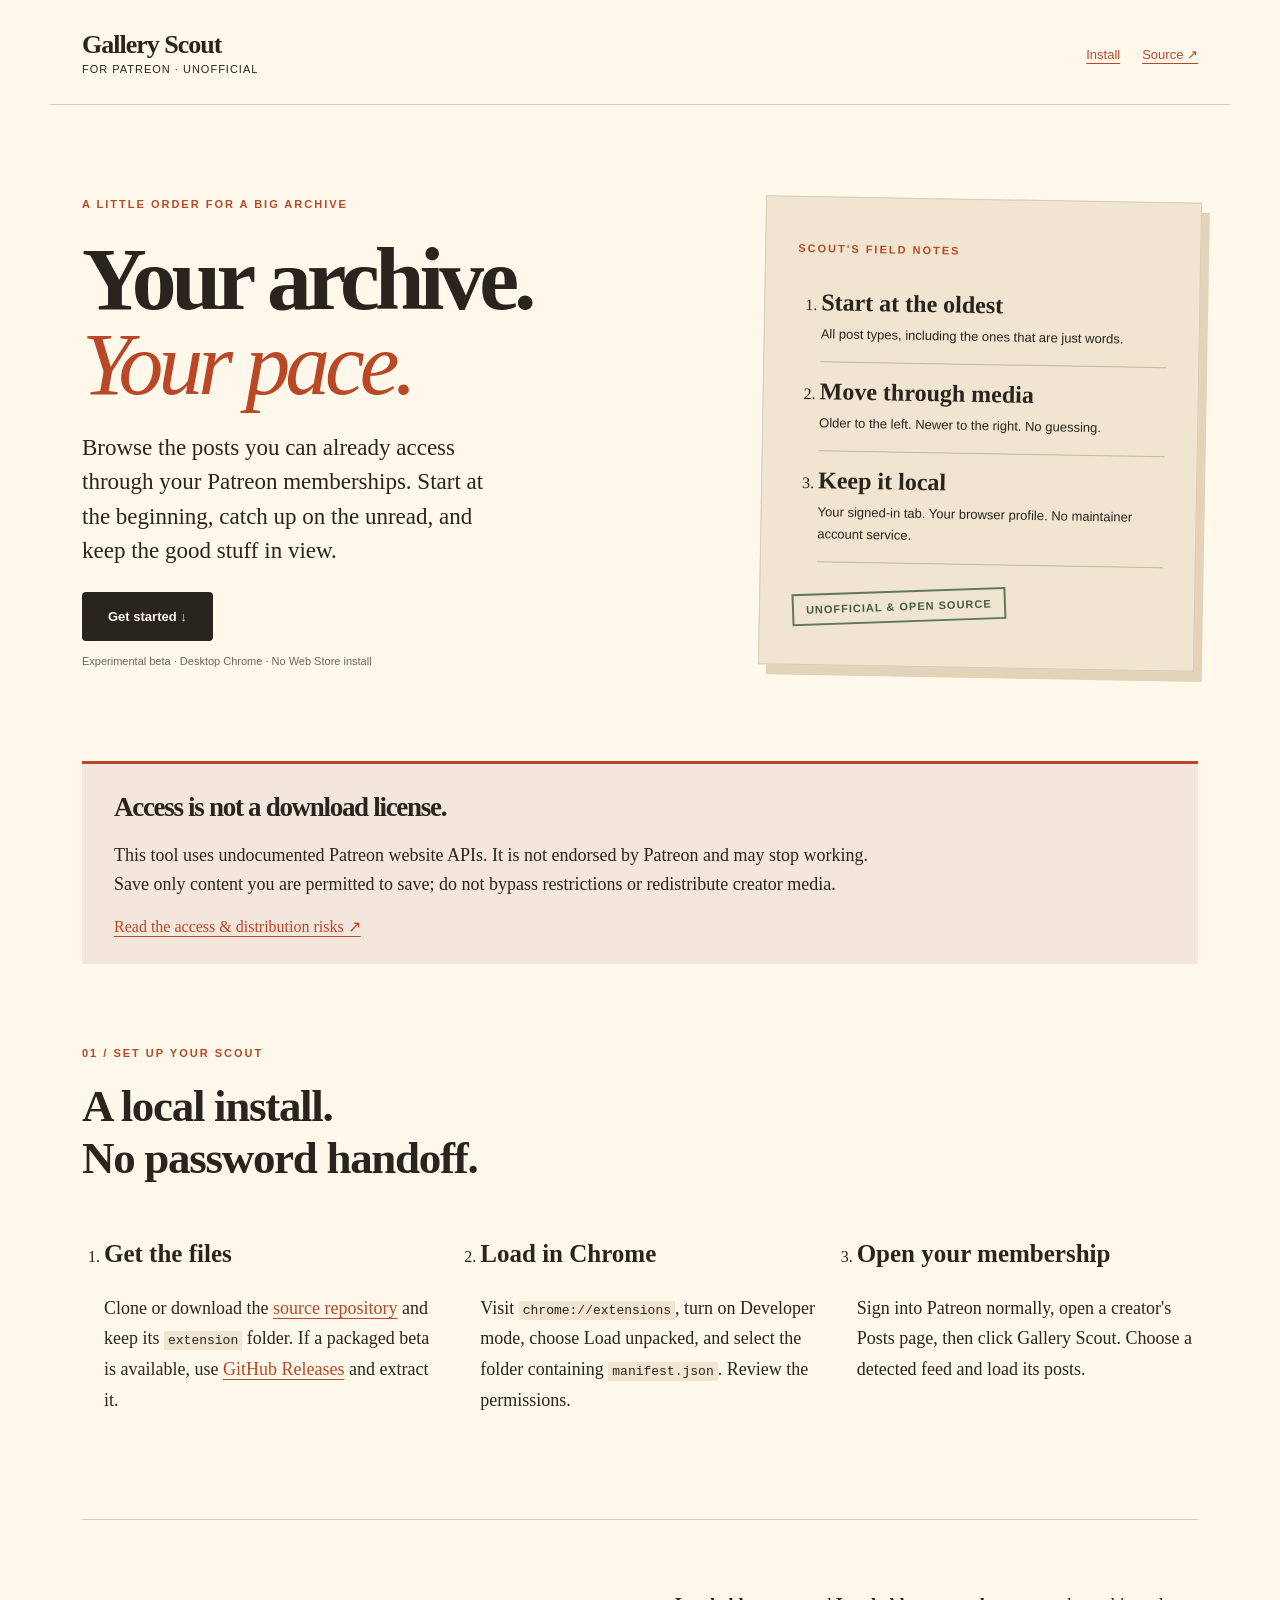
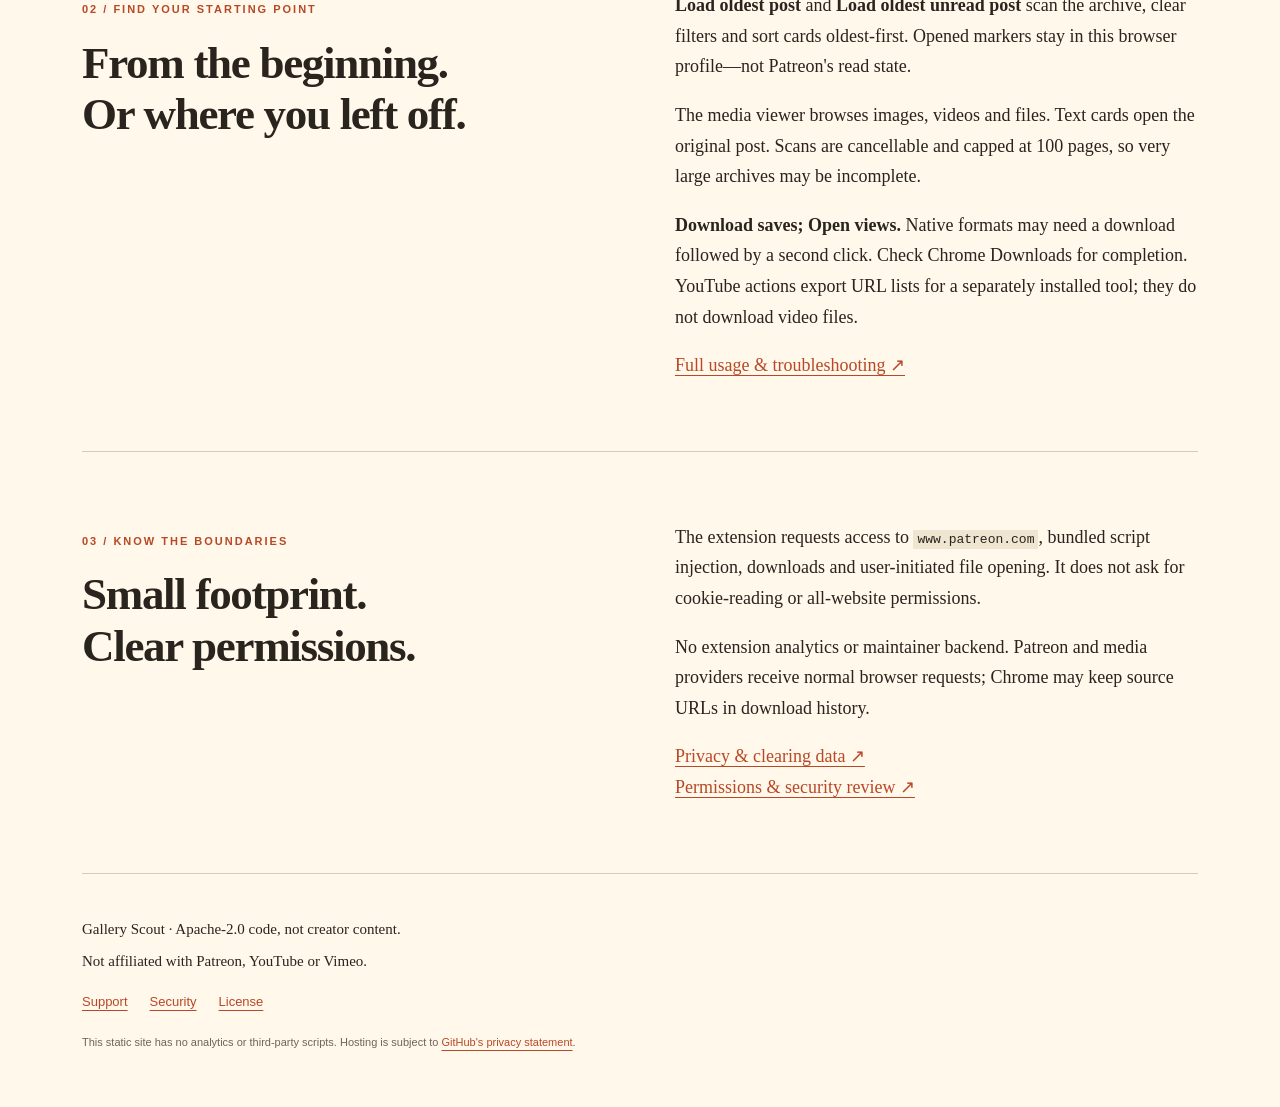
==== site/index.html @ fbff1bc5 "Prepare Apache-2.0 beta release with security hardening, docs and project site" ====
<!doctype html>
<html lang="en">
<head>
  <meta charset="utf-8">
  <meta name="viewport" content="width=device-width, initial-scale=1">
  <meta name="description" content="Gallery Scout is an unofficial local Chrome extension for browsing posts available through your Patreon memberships.">
  <meta http-equiv="Content-Security-Policy" content="default-src 'self'; script-src 'none'; style-src 'self'; img-src 'self'; object-src 'none'; base-uri 'none'; form-action 'none'">
  <title>Gallery Scout — Your archive, in order</title>
  <link rel="stylesheet" href="styles.css">
</head>
<body>
  <a class="skip" href="#main">Skip to content</a>
  <header class="masthead"><a class="brand" href="./">Gallery Scout<span>for Patreon · unofficial</span></a><nav aria-label="Main"><a href="#install">Install</a><a href="https://github.com/spkane/patreon-gallery">Source ↗</a></nav></header>
  <main id="main">
    <section class="hero"><div><p class="eyebrow">A little order for a big archive</p><h1>Your archive.<br><em>Your pace.</em></h1><p class="lede">Browse the posts you can already access through your Patreon memberships. Start at the beginning, catch up on the unread, and keep the good stuff in view.</p><a class="button" href="#install">Get started ↓</a><p class="fine">Experimental beta · Desktop Chrome · No Web Store install</p></div><aside class="fieldnotes" aria-label="Feature overview"><p class="eyebrow">Scout's field notes</p><ol><li><strong>Start at the oldest</strong><span>All post types, including the ones that are just words.</span></li><li><strong>Move through media</strong><span>Older to the left. Newer to the right. No guessing.</span></li><li><strong>Keep it local</strong><span>Your signed-in tab. Your browser profile. No maintainer account service.</span></li></ol><p class="stamp">Unofficial &amp; open source</p></aside></section>
    <section class="caution"><h2>Access is not a download license.</h2><p>This tool uses undocumented Patreon website APIs. It is not endorsed by Patreon and may stop working. Save only content you are permitted to save; do not bypass restrictions or redistribute creator media.</p><a href="https://github.com/spkane/patreon-gallery/blob/main/docs/ACCESS-RISKS.md">Read the access &amp; distribution risks ↗</a></section>
    <section id="install" class="section"><p class="eyebrow">01 / Set up your scout</p><h2>A local install.<br>No password handoff.</h2><ol class="steps"><li><h3>Get the files</h3><p>Clone or download the <a href="https://github.com/spkane/patreon-gallery">source repository</a> and keep its <code>extension</code> folder. If a packaged beta is available, use <a href="https://github.com/spkane/patreon-gallery/releases">GitHub Releases</a> and extract it.</p></li><li><h3>Load in Chrome</h3><p>Visit <code>chrome://extensions</code>, turn on Developer mode, choose Load unpacked, and select the folder containing <code>manifest.json</code>. Review the permissions.</p></li><li><h3>Open your membership</h3><p>Sign into Patreon normally, open a creator's Posts page, then click Gallery Scout. Choose a detected feed and load its posts.</p></li></ol></section>
    <section class="section two-column"><div><p class="eyebrow">02 / Find your starting point</p><h2>From the beginning.<br>Or where you left off.</h2></div><div class="bodycopy"><p><strong>Load oldest post</strong> and <strong>Load oldest unread post</strong> scan the archive, clear filters and sort cards oldest-first. Opened markers stay in this browser profile—not Patreon's read state.</p><p>The media viewer browses images, videos and files. Text cards open the original post. Scans are cancellable and capped at 100 pages, so very large archives may be incomplete.</p><p><strong>Download saves; Open views.</strong> Native formats may need a download followed by a second click. Check Chrome Downloads for completion. YouTube actions export URL lists for a separately installed tool; they do not download video files.</p><a href="https://github.com/spkane/patreon-gallery#browse">Full usage &amp; troubleshooting ↗</a></div></section>
    <section class="section two-column"><div><p class="eyebrow">03 / Know the boundaries</p><h2>Small footprint.<br>Clear permissions.</h2></div><div class="bodycopy"><p>The extension requests access to <code>www.patreon.com</code>, bundled script injection, downloads and user-initiated file opening. It does not ask for cookie-reading or all-website permissions.</p><p>No extension analytics or maintainer backend. Patreon and media providers receive normal browser requests; Chrome may keep source URLs in download history.</p><a href="https://github.com/spkane/patreon-gallery/blob/main/docs/PRIVACY.md">Privacy &amp; clearing data ↗</a><br><a href="https://github.com/spkane/patreon-gallery/blob/main/docs/SECURITY-AUDIT.md">Permissions &amp; security review ↗</a></div></section>
  </main>
  <footer><p>Gallery Scout · Apache-2.0 code, not creator content.</p><p>Not affiliated with Patreon, YouTube or Vimeo.</p><nav aria-label="Footer"><a href="https://github.com/spkane/patreon-gallery/issues">Support</a><a href="https://github.com/spkane/patreon-gallery/blob/main/SECURITY.md">Security</a><a href="https://github.com/spkane/patreon-gallery/blob/main/LICENSE">License</a></nav><p class="fine">This static site has no analytics or third-party scripts. Hosting is subject to <a href="https://docs.github.com/en/site-policy/privacy-policies/github-general-privacy-statement">GitHub's privacy statement</a>.</p></footer>
</body>
</html>
---- site/styles.css ----
:root{color-scheme:light;--paper:#fff8eb;--ink:#29241e;--accent:#b84826;--line:#d8cbb9;font-family:Georgia,'Times New Roman',serif;color:var(--ink);background:var(--paper)}*{box-sizing:border-box}html{scroll-behavior:smooth}body{margin:0}a{color:var(--accent);text-underline-offset:4px}a:hover{color:#752a14}a:focus-visible{outline:3px solid #936923;outline-offset:5px}.skip{position:absolute;left:20px;top:-100px;background:var(--paper);padding:14px;z-index:2}.skip:focus{top:10px}.masthead,main,footer{max-width:1180px;margin:auto;padding:0 32px}.masthead{display:flex;justify-content:space-between;align-items:center;gap:24px;padding-top:30px;padding-bottom:24px;border-bottom:1px solid var(--line)}.brand{color:var(--ink);font-weight:bold;font-size:26px;text-decoration:none;letter-spacing:-1px}.brand span{display:block;font:11px/1.8 Verdana,sans-serif;letter-spacing:1px;text-transform:uppercase}nav{display:flex;gap:22px;font:13px Verdana,sans-serif}.hero{display:grid;grid-template-columns:1.4fr 1fr;gap:70px;align-items:center;padding:80px 0}.eyebrow{font:700 11px/1.5 Verdana,sans-serif;text-transform:uppercase;letter-spacing:2px;color:var(--accent)}h1{font-size:clamp(60px,7vw,100px);line-height:.95;letter-spacing:-5px;margin:24px 0}h1 em{color:var(--accent);font-weight:normal}.lede{font-size:23px;line-height:1.5;max-width:36ch}.button{display:inline-block;background:var(--ink);color:var(--paper);padding:17px 26px;text-decoration:none;font:700 13px Verdana,sans-serif;border-radius:4px}.button:hover{background:var(--accent);color:white}.fine{font:11px/1.7 Verdana,sans-serif;color:#6f6458}.fieldnotes{background:#efe5d0;border:1px solid var(--line);padding:32px;transform:rotate(1deg);box-shadow:8px 10px 0 #e3d3b9}.fieldnotes ol{padding-left:24px}.fieldnotes li{padding:16px 0;border-bottom:1px solid #c9b797}.fieldnotes strong{display:block;font-size:24px}.fieldnotes span{display:block;font:13px/1.7 Verdana,sans-serif;margin-top:7px}.stamp{display:inline-block;border:2px solid #62785e;padding:8px 12px;color:#455c42;font:700 11px Verdana,sans-serif;text-transform:uppercase;letter-spacing:1px;transform:rotate(-3deg)}.caution{border-top:3px solid var(--accent);background:#f3e6dc;padding:28px 32px}.caution h2{font-size:27px;margin:0}.caution p{font-size:18px;line-height:1.6;max-width:85ch}.section{padding:70px 0;border-bottom:1px solid var(--line);scroll-margin-top:20px}h2{font-size:clamp(30px,4vw,45px);line-height:1.15;letter-spacing:-1.3px;margin:20px 0 30px}.steps{display:grid;grid-template-columns:repeat(3,1fr);gap:35px;padding-left:22px}.steps h3{font-size:25px}.steps p,.bodycopy{font-size:18px;line-height:1.7}.two-column{display:grid;grid-template-columns:1fr 1fr;gap:70px}.bodycopy p:first-child{margin-top:0}code{font:13px/1.6 monospace;background:#efe5d0;padding:2px 4px;overflow-wrap:anywhere}footer{padding-top:32px;padding-bottom:45px;font-size:15px}footer nav{margin:24px 0}@media(max-width:760px){.masthead,main,footer{padding-left:22px;padding-right:22px}.hero,.two-column{grid-template-columns:1fr;gap:28px}.hero{padding:45px 0}.steps{grid-template-columns:1fr;gap:8px}h1{letter-spacing:-3px}.lede{font-size:21px}.section{padding:40px 0}.fieldnotes{transform:none}.masthead{align-items:flex-start}.masthead nav{flex-direction:column;gap:12px}.caution{padding:22px}.bodycopy{font-size:17px}}@media(prefers-reduced-motion:reduce){html{scroll-behavior:auto}}
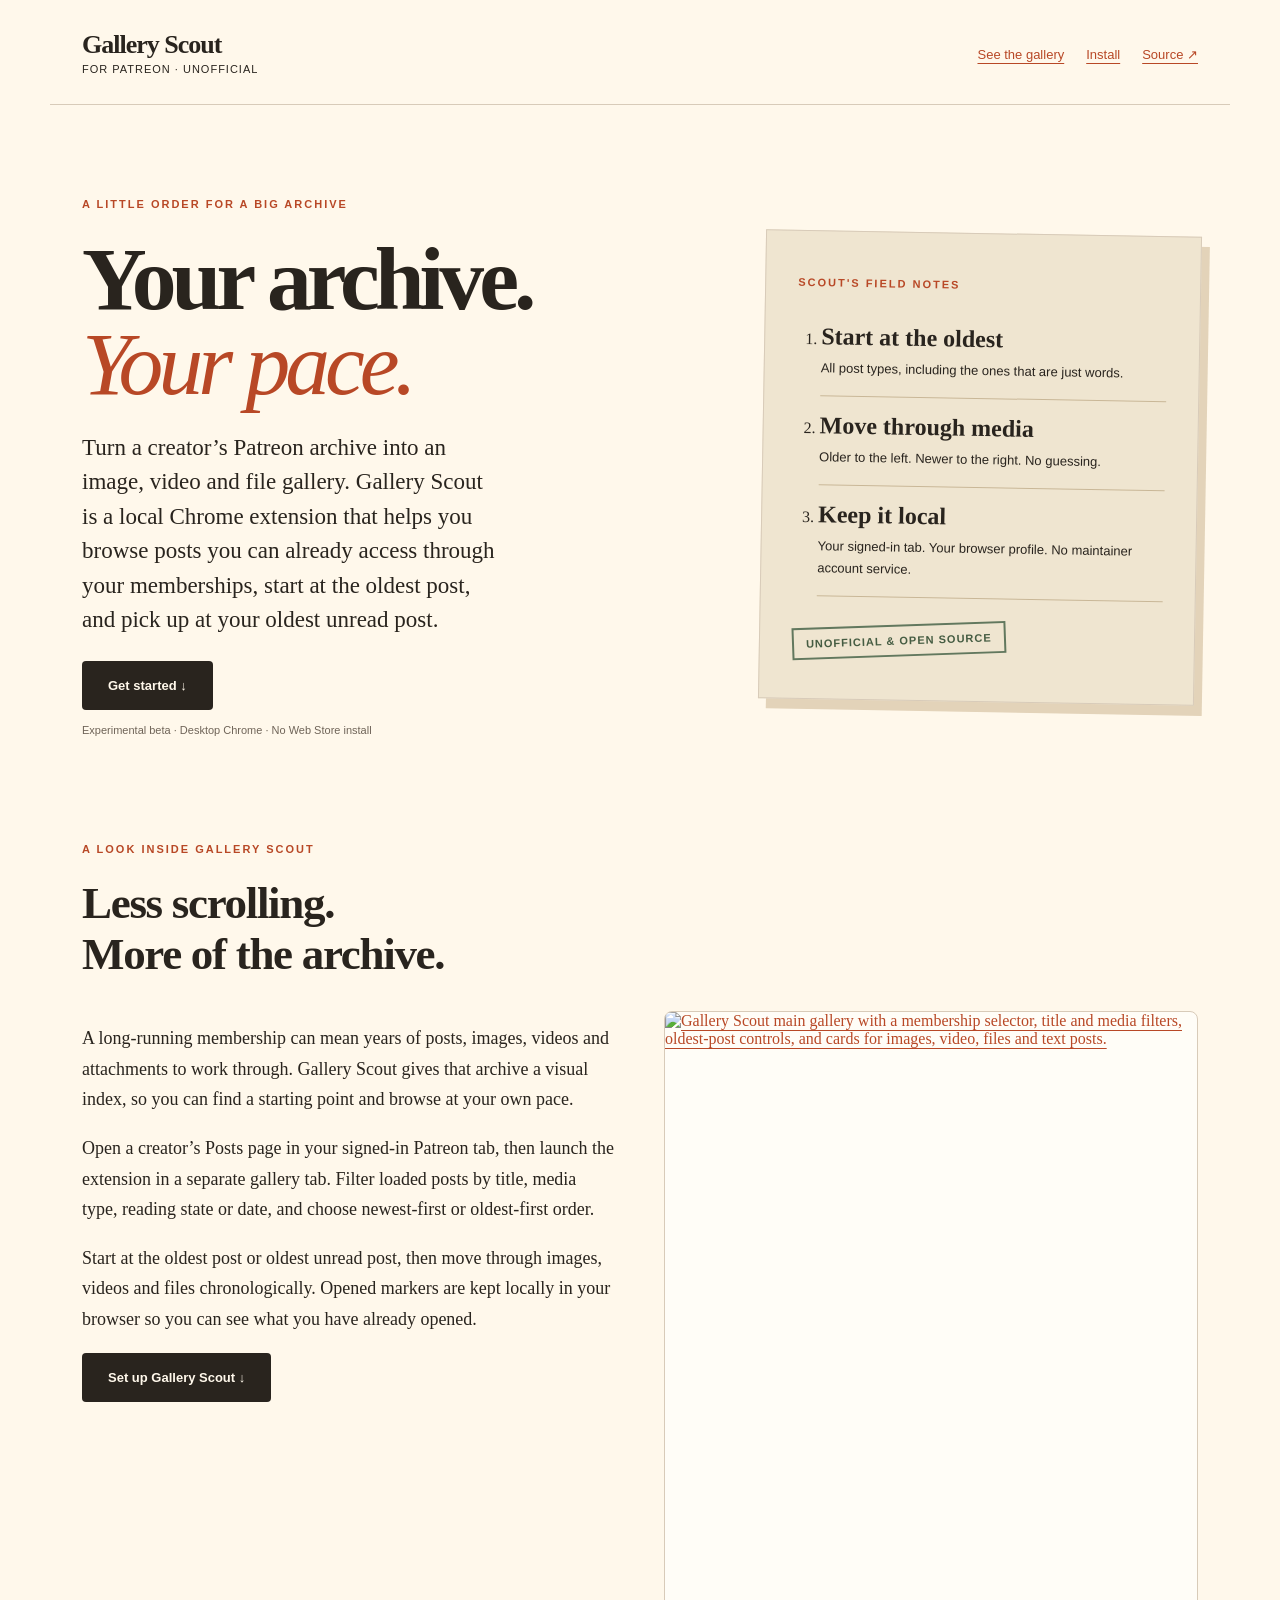
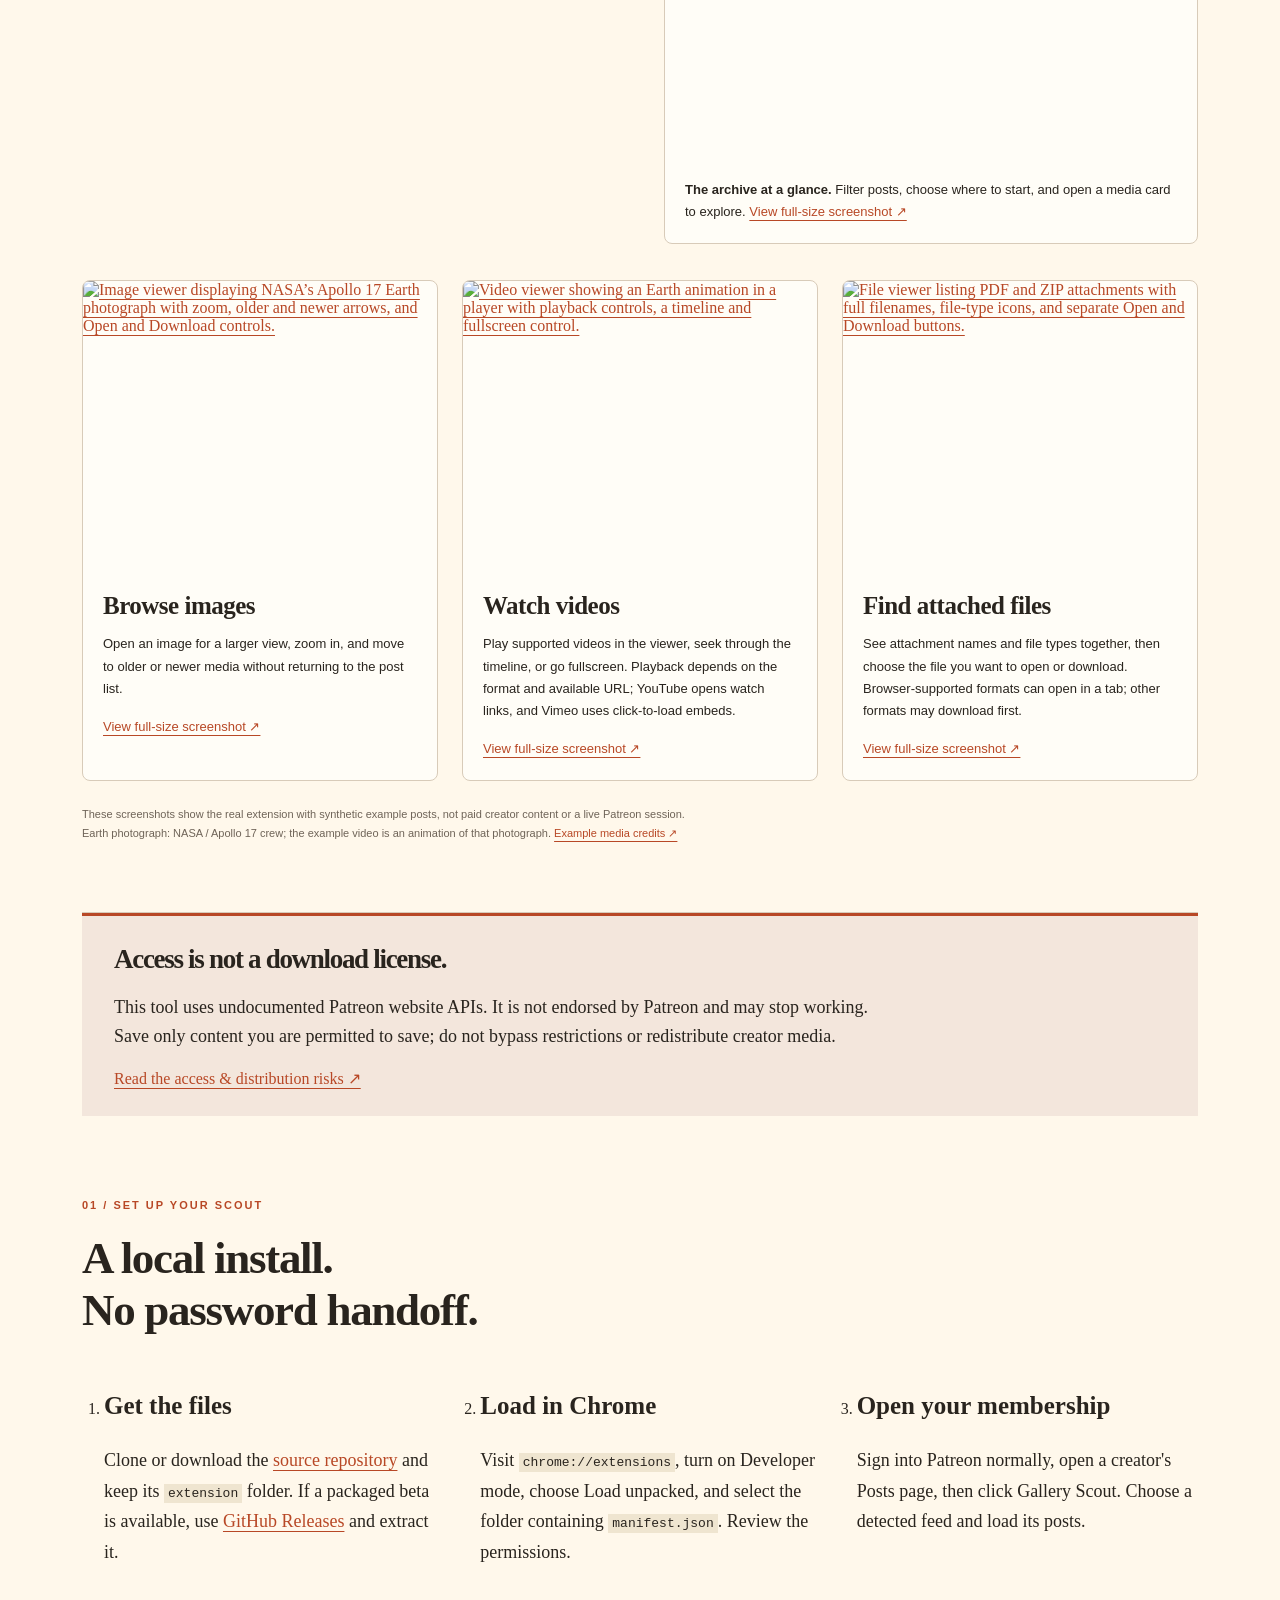
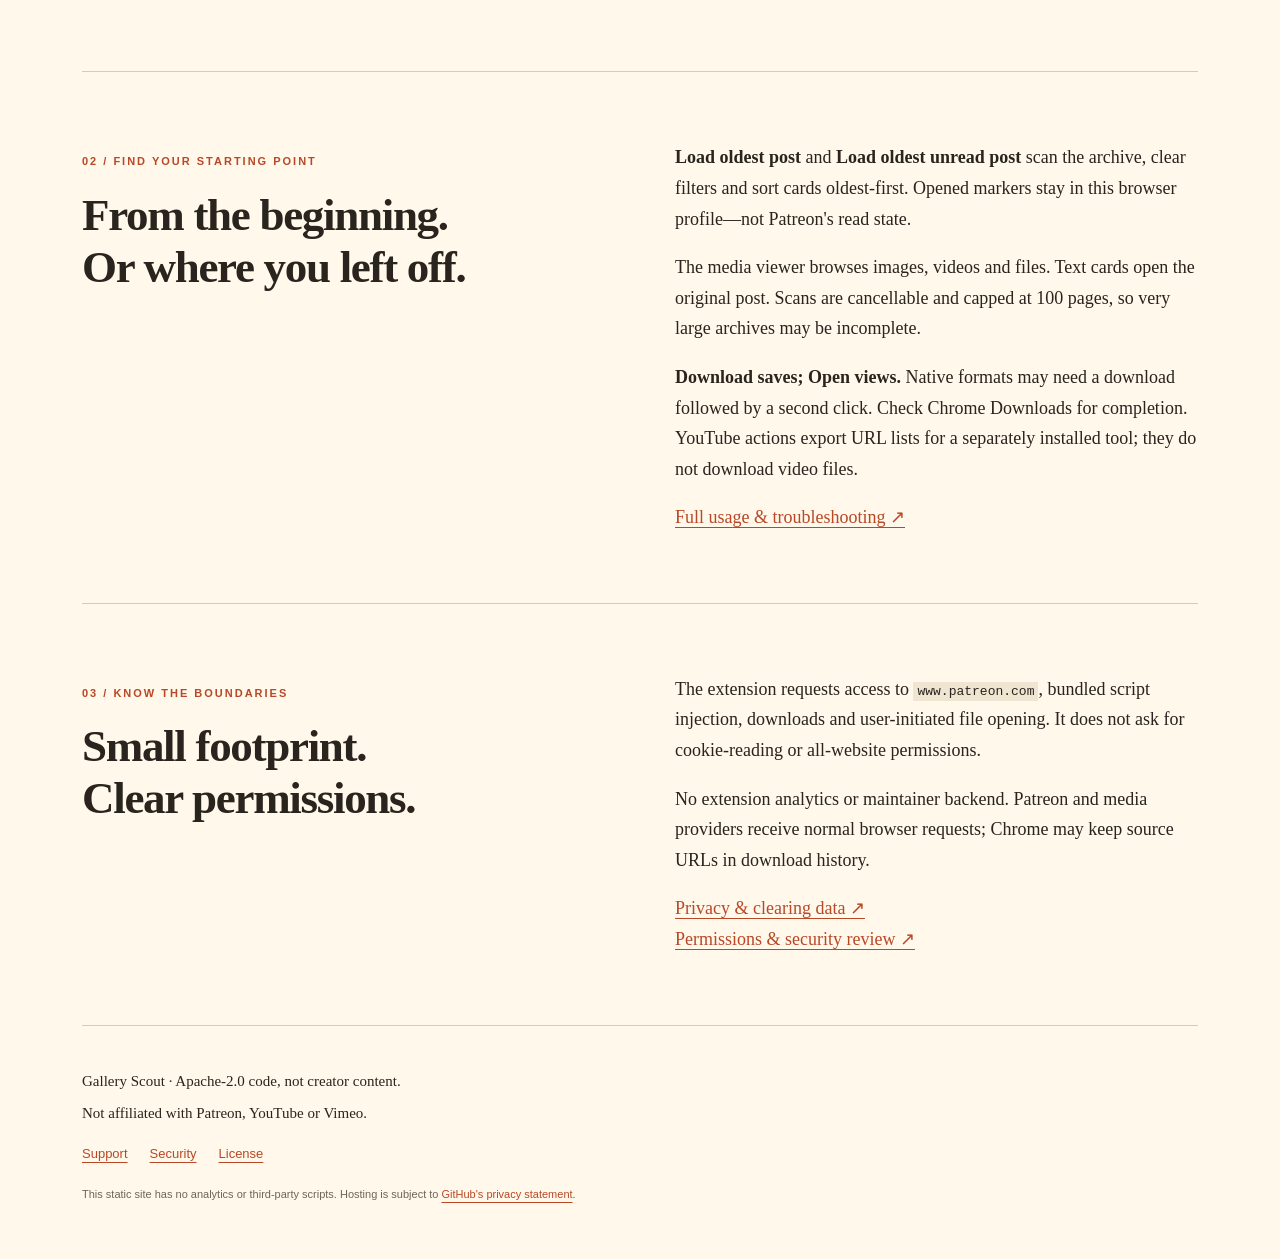
==== commit a1f59351: "Add a gallery tour and screenshots to the Pages site" ====
--- a/site/index.html
+++ b/site/index.html
@@ -3,16 +3,47 @@
 <head>
   <meta charset="utf-8">
   <meta name="viewport" content="width=device-width, initial-scale=1">
-  <meta name="description" content="Gallery Scout is an unofficial local Chrome extension for browsing posts available through your Patreon memberships.">
+  <meta name="description" content="Turn your Patreon memberships into a browsable image, video and file gallery. Explore creator archives chronologically and pick up at your oldest unread post with Gallery Scout.">
   <meta http-equiv="Content-Security-Policy" content="default-src 'self'; script-src 'none'; style-src 'self'; img-src 'self'; object-src 'none'; base-uri 'none'; form-action 'none'">
   <title>Gallery Scout — Your archive, in order</title>
   <link rel="stylesheet" href="styles.css">
 </head>
 <body>
   <a class="skip" href="#main">Skip to content</a>
-  <header class="masthead"><a class="brand" href="./">Gallery Scout<span>for Patreon · unofficial</span></a><nav aria-label="Main"><a href="#install">Install</a><a href="https://github.com/spkane/patreon-gallery">Source ↗</a></nav></header>
+  <header class="masthead"><a class="brand" href="./">Gallery Scout<span>for Patreon · unofficial</span></a><nav aria-label="Main"><a href="#tour">See the gallery</a><a href="#install">Install</a><a href="https://github.com/spkane/patreon-gallery">Source ↗</a></nav></header>
   <main id="main">
-    <section class="hero"><div><p class="eyebrow">A little order for a big archive</p><h1>Your archive.<br><em>Your pace.</em></h1><p class="lede">Browse the posts you can already access through your Patreon memberships. Start at the beginning, catch up on the unread, and keep the good stuff in view.</p><a class="button" href="#install">Get started ↓</a><p class="fine">Experimental beta · Desktop Chrome · No Web Store install</p></div><aside class="fieldnotes" aria-label="Feature overview"><p class="eyebrow">Scout's field notes</p><ol><li><strong>Start at the oldest</strong><span>All post types, including the ones that are just words.</span></li><li><strong>Move through media</strong><span>Older to the left. Newer to the right. No guessing.</span></li><li><strong>Keep it local</strong><span>Your signed-in tab. Your browser profile. No maintainer account service.</span></li></ol><p class="stamp">Unofficial &amp; open source</p></aside></section>
+    <section class="hero"><div><p class="eyebrow">A little order for a big archive</p><h1>Your archive.<br><em>Your pace.</em></h1><p class="lede">Turn a creator’s Patreon archive into an image, video and file gallery. Gallery Scout is a local Chrome extension that helps you browse posts you can already access through your memberships, start at the oldest post, and pick up at your oldest unread post.</p><a class="button" href="#install">Get started ↓</a><p class="fine">Experimental beta · Desktop Chrome · No Web Store install</p></div><aside class="fieldnotes" aria-label="Feature overview"><p class="eyebrow">Scout's field notes</p><ol><li><strong>Start at the oldest</strong><span>All post types, including the ones that are just words.</span></li><li><strong>Move through media</strong><span>Older to the left. Newer to the right. No guessing.</span></li><li><strong>Keep it local</strong><span>Your signed-in tab. Your browser profile. No maintainer account service.</span></li></ol><p class="stamp">Unofficial &amp; open source</p></aside></section>
+    <section id="tour" class="section tour" aria-labelledby="tour-title">
+      <p class="eyebrow">A look inside Gallery Scout</p>
+      <h2 id="tour-title">Less scrolling.<br>More of the archive.</h2>
+      <div class="overview">
+        <div class="bodycopy">
+          <p>A long-running membership can mean years of posts, images, videos and attachments to work through. Gallery Scout gives that archive a visual index, so you can find a starting point and browse at your own pace.</p>
+          <p>Open a creator’s Posts page in your signed-in Patreon tab, then launch the extension in a separate gallery tab. Filter loaded posts by title, media type, reading state or date, and choose newest-first or oldest-first order.</p>
+          <p>Start at the oldest post or oldest unread post, then move through images, videos and files chronologically. Opened markers are kept locally in your browser so you can see what you have already opened.</p>
+          <a class="button" href="#install">Set up Gallery Scout ↓</a>
+        </div>
+        <figure class="screenshot overview-shot">
+          <a href="screenshots/main-gallery.png" aria-label="View full-size main gallery screenshot"><img src="screenshots/main-gallery.png" width="1440" height="2022" alt="Gallery Scout main gallery with a membership selector, title and media filters, oldest-post controls, and cards for images, video, files and text posts." decoding="async"></a>
+          <figcaption><strong>The archive at a glance.</strong> Filter posts, choose where to start, and open a media card to explore. <a href="screenshots/main-gallery.png">View full-size screenshot ↗</a></figcaption>
+        </figure>
+      </div>
+      <div class="viewer-grid">
+        <figure class="screenshot">
+          <a href="screenshots/image-viewer.png" aria-label="View full-size image viewer screenshot"><img src="screenshots/image-viewer.png" width="1440" height="1180" alt="Image viewer displaying NASA’s Apollo 17 Earth photograph with zoom, older and newer arrows, and Open and Download controls." loading="lazy" decoding="async"></a>
+          <figcaption><h3>Browse images</h3><p>Open an image for a larger view, zoom in, and move to older or newer media without returning to the post list.</p><a href="screenshots/image-viewer.png">View full-size screenshot ↗</a></figcaption>
+        </figure>
+        <figure class="screenshot">
+          <a href="screenshots/video-viewer.png" aria-label="View full-size video viewer screenshot"><img src="screenshots/video-viewer.png" width="1440" height="1180" alt="Video viewer showing an Earth animation in a player with playback controls, a timeline and fullscreen control." loading="lazy" decoding="async"></a>
+          <figcaption><h3>Watch videos</h3><p>Play supported videos in the viewer, seek through the timeline, or go fullscreen. Playback depends on the format and available URL; YouTube opens watch links, and Vimeo uses click-to-load embeds.</p><a href="screenshots/video-viewer.png">View full-size screenshot ↗</a></figcaption>
+        </figure>
+        <figure class="screenshot">
+          <a href="screenshots/file-viewer.png" aria-label="View full-size file viewer screenshot"><img src="screenshots/file-viewer.png" width="1440" height="1180" alt="File viewer listing PDF and ZIP attachments with full filenames, file-type icons, and separate Open and Download buttons." loading="lazy" decoding="async"></a>
+          <figcaption><h3>Find attached files</h3><p>See attachment names and file types together, then choose the file you want to open or download. Browser-supported formats can open in a tab; other formats may download first.</p><a href="screenshots/file-viewer.png">View full-size screenshot ↗</a></figcaption>
+        </figure>
+      </div>
+      <p class="fine screenshot-note">These screenshots show the real extension with synthetic example posts, not paid creator content or a live Patreon session. Earth photograph: NASA / Apollo 17 crew; the example video is an animation of that photograph. <a href="https://github.com/spkane/patreon-gallery/blob/main/docs/examples/README.md">Example media credits ↗</a></p>
+    </section>
     <section class="caution"><h2>Access is not a download license.</h2><p>This tool uses undocumented Patreon website APIs. It is not endorsed by Patreon and may stop working. Save only content you are permitted to save; do not bypass restrictions or redistribute creator media.</p><a href="https://github.com/spkane/patreon-gallery/blob/main/docs/ACCESS-RISKS.md">Read the access &amp; distribution risks ↗</a></section>
     <section id="install" class="section"><p class="eyebrow">01 / Set up your scout</p><h2>A local install.<br>No password handoff.</h2><ol class="steps"><li><h3>Get the files</h3><p>Clone or download the <a href="https://github.com/spkane/patreon-gallery">source repository</a> and keep its <code>extension</code> folder. If a packaged beta is available, use <a href="https://github.com/spkane/patreon-gallery/releases">GitHub Releases</a> and extract it.</p></li><li><h3>Load in Chrome</h3><p>Visit <code>chrome://extensions</code>, turn on Developer mode, choose Load unpacked, and select the folder containing <code>manifest.json</code>. Review the permissions.</p></li><li><h3>Open your membership</h3><p>Sign into Patreon normally, open a creator's Posts page, then click Gallery Scout. Choose a detected feed and load its posts.</p></li></ol></section>
     <section class="section two-column"><div><p class="eyebrow">02 / Find your starting point</p><h2>From the beginning.<br>Or where you left off.</h2></div><div class="bodycopy"><p><strong>Load oldest post</strong> and <strong>Load oldest unread post</strong> scan the archive, clear filters and sort cards oldest-first. Opened markers stay in this browser profile—not Patreon's read state.</p><p>The media viewer browses images, videos and files. Text cards open the original post. Scans are cancellable and capped at 100 pages, so very large archives may be incomplete.</p><p><strong>Download saves; Open views.</strong> Native formats may need a download followed by a second click. Check Chrome Downloads for completion. YouTube actions export URL lists for a separately installed tool; they do not download video files.</p><a href="https://github.com/spkane/patreon-gallery#browse">Full usage &amp; troubleshooting ↗</a></div></section>
--- a/site/styles.css
+++ b/site/styles.css
@@ -1 +1,4 @@
 :root{color-scheme:light;--paper:#fff8eb;--ink:#29241e;--accent:#b84826;--line:#d8cbb9;font-family:Georgia,'Times New Roman',serif;color:var(--ink);background:var(--paper)}*{box-sizing:border-box}html{scroll-behavior:smooth}body{margin:0}a{color:var(--accent);text-underline-offset:4px}a:hover{color:#752a14}a:focus-visible{outline:3px solid #936923;outline-offset:5px}.skip{position:absolute;left:20px;top:-100px;background:var(--paper);padding:14px;z-index:2}.skip:focus{top:10px}.masthead,main,footer{max-width:1180px;margin:auto;padding:0 32px}.masthead{display:flex;justify-content:space-between;align-items:center;gap:24px;padding-top:30px;padding-bottom:24px;border-bottom:1px solid var(--line)}.brand{color:var(--ink);font-weight:bold;font-size:26px;text-decoration:none;letter-spacing:-1px}.brand span{display:block;font:11px/1.8 Verdana,sans-serif;letter-spacing:1px;text-transform:uppercase}nav{display:flex;gap:22px;font:13px Verdana,sans-serif}.hero{display:grid;grid-template-columns:1.4fr 1fr;gap:70px;align-items:center;padding:80px 0}.eyebrow{font:700 11px/1.5 Verdana,sans-serif;text-transform:uppercase;letter-spacing:2px;color:var(--accent)}h1{font-size:clamp(60px,7vw,100px);line-height:.95;letter-spacing:-5px;margin:24px 0}h1 em{color:var(--accent);font-weight:normal}.lede{font-size:23px;line-height:1.5;max-width:36ch}.button{display:inline-block;background:var(--ink);color:var(--paper);padding:17px 26px;text-decoration:none;font:700 13px Verdana,sans-serif;border-radius:4px}.button:hover{background:var(--accent);color:white}.fine{font:11px/1.7 Verdana,sans-serif;color:#6f6458}.fieldnotes{background:#efe5d0;border:1px solid var(--line);padding:32px;transform:rotate(1deg);box-shadow:8px 10px 0 #e3d3b9}.fieldnotes ol{padding-left:24px}.fieldnotes li{padding:16px 0;border-bottom:1px solid #c9b797}.fieldnotes strong{display:block;font-size:24px}.fieldnotes span{display:block;font:13px/1.7 Verdana,sans-serif;margin-top:7px}.stamp{display:inline-block;border:2px solid #62785e;padding:8px 12px;color:#455c42;font:700 11px Verdana,sans-serif;text-transform:uppercase;letter-spacing:1px;transform:rotate(-3deg)}.caution{border-top:3px solid var(--accent);background:#f3e6dc;padding:28px 32px}.caution h2{font-size:27px;margin:0}.caution p{font-size:18px;line-height:1.6;max-width:85ch}.section{padding:70px 0;border-bottom:1px solid var(--line);scroll-margin-top:20px}h2{font-size:clamp(30px,4vw,45px);line-height:1.15;letter-spacing:-1.3px;margin:20px 0 30px}.steps{display:grid;grid-template-columns:repeat(3,1fr);gap:35px;padding-left:22px}.steps h3{font-size:25px}.steps p,.bodycopy{font-size:18px;line-height:1.7}.two-column{display:grid;grid-template-columns:1fr 1fr;gap:70px}.bodycopy p:first-child{margin-top:0}code{font:13px/1.6 monospace;background:#efe5d0;padding:2px 4px;overflow-wrap:anywhere}footer{padding-top:32px;padding-bottom:45px;font-size:15px}footer nav{margin:24px 0}@media(max-width:760px){.masthead,main,footer{padding-left:22px;padding-right:22px}.hero,.two-column{grid-template-columns:1fr;gap:28px}.hero{padding:45px 0}.steps{grid-template-columns:1fr;gap:8px}h1{letter-spacing:-3px}.lede{font-size:21px}.section{padding:40px 0}.fieldnotes{transform:none}.masthead{align-items:flex-start}.masthead nav{flex-direction:column;gap:12px}.caution{padding:22px}.bodycopy{font-size:17px}}@media(prefers-reduced-motion:reduce){html{scroll-behavior:auto}}
+
+/* Visual tour: readable captions and full-size screenshots without scripts. */
+.tour{padding-top:0}.overview{display:grid;grid-template-columns:1fr 1fr;gap:48px;align-items:start}.overview .bodycopy{padding-top:12px}.screenshot{min-width:0;margin:0;background:#fffdf7;border:1px solid var(--line);border-radius:8px;overflow:hidden}.screenshot>a{display:block}.screenshot img{display:block;width:100%;height:auto}.screenshot a:focus-visible{outline-offset:-4px}.screenshot figcaption{padding:20px;font:13px/1.7 Verdana,sans-serif}.screenshot figcaption strong{color:var(--ink)}.screenshot h3{margin:0 0 12px;font:bold 25px/1.2 Georgia,serif;letter-spacing:-.5px}.screenshot figcaption p{margin:0 0 16px}.viewer-grid{display:grid;grid-template-columns:repeat(3,minmax(0,1fr));gap:24px;margin-top:36px}.screenshot-note{max-width:100ch;margin:24px 0 0}@media(max-width:1000px){.viewer-grid{grid-template-columns:1fr}.viewer-grid .screenshot{display:grid;grid-template-columns:3fr 2fr;align-items:start}}@media(max-width:760px){.overview,.viewer-grid .screenshot{grid-template-columns:1fr}.overview{gap:24px}.overview .bodycopy{padding-top:0}.tour{padding-top:0}}
